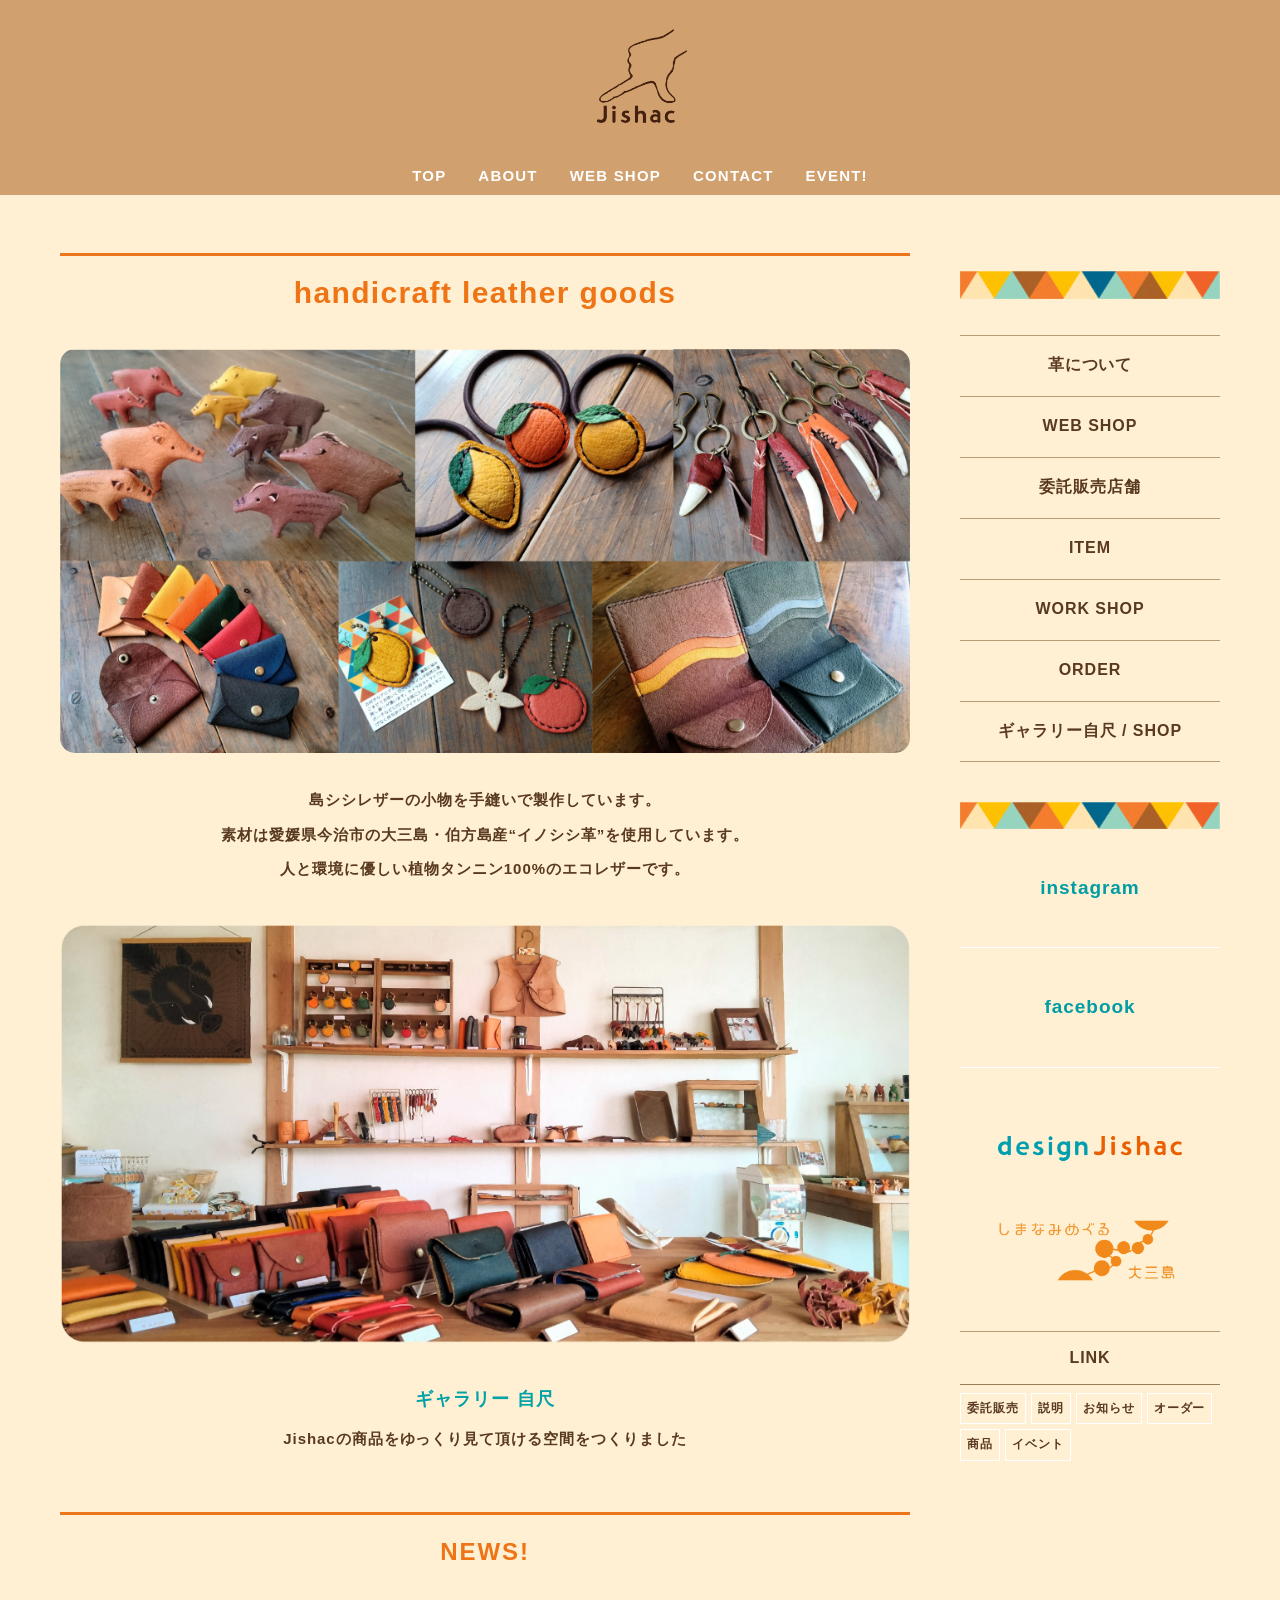
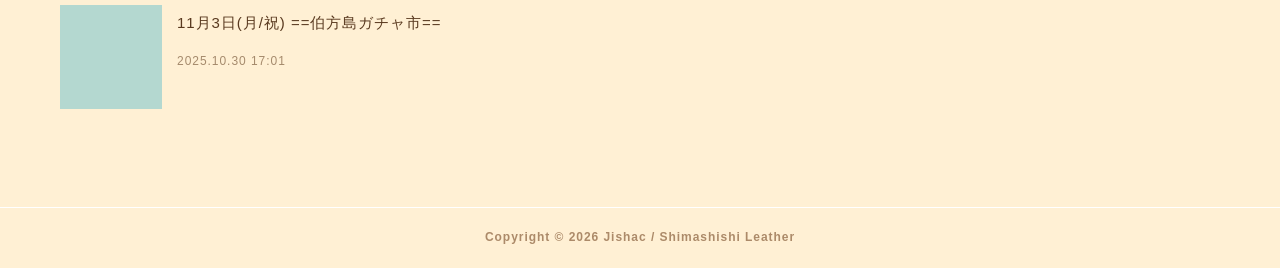
==== index.html @ 7ef3a92e "Add files via upload" ====
<!doctype html>
<html lang="ja">
<head>
  <meta charset="utf-8">
  <meta name="viewport" content="width=device-width, initial-scale=1">
  <title>Jishac | 島シシレザー</title>
  <meta name="description" content="大三島・伯方島産のイノシシ革を使った手仕事の革小物 Jishac">
  <link rel="icon" type="image/png" href="/images/favicon.png">
  <link rel="stylesheet" href="style.css">
</head>
<body>
  <header class="site-header">
    <a class="brand" href="./" aria-label="Jishac トップ">
      <img src="images/logo.png" alt="Jishac">
    </a>
    <nav class="top-nav" aria-label="メインメニュー">
      <a href="#top">TOP</a>
      <a href="about.html">ABOUT</a>
      <a href="https://jishac.stores.jp" target="_blank" rel="noopener noreferrer">WEB SHOP</a>
      <a href="contact.html">CONTACT</a>
      <a href="#news">EVENT!</a>
    </nav>
  </header>

  <div class="layout" id="top">
    <main>
      <section class="intro" id="about">
        <h1>handicraft leather goods</h1>
        <img class="hero-image" src="images/products.png" alt="Jishacの革小物いろいろ">
        <p class="description">
          島シシレザーの小物を手縫いで製作しています。<br>
          素材は愛媛県今治市の大三島・伯方島産“イノシシ革”を使用しています。<br>
          人と環境に優しい植物タンニン100%のエコレザーです。
        </p>
      </section>

      <section class="gallery" id="gallery">
        <img class="hero-image" src="images/gallery.png" alt="ギャラリー自尺の店内">
        <h2>ギャラリー 自尺</h2>
        <p>Jishacの商品をゆっくり見て頂ける空間をつくりました</p>
      </section>

      <section class="news" id="news">
        <h2>NEWS!</h2>
        <div class="news-item">
          <div class="news-thumb" aria-hidden="true"></div>
          <div>
            <p>11月3日(月/祝) ==伯方島ガチャ市==</p>
            <small>2025.10.30 17:01</small>
          </div>
        </div>
      </section>
    </main>

    <aside>
      <img class="pattern" src="images/pattern.png" alt="">
      <nav class="side-nav" aria-label="サイト内メニュー">
        <a href="leather.html">革について</a>
        <a href="https://jishac.stores.jp" target="_blank" rel="noopener noreferrer">WEB SHOP</a>
        <a href="shops.html">委託販売店舗</a>
        <a href="#shop">ITEM</a>
        <a href="contact.html">WORK SHOP</a>
        <a href="contact.html">ORDER</a>
        <a href="#gallery">ギャラリー自尺 / SHOP</a>
      </nav>

      <img class="pattern second" src="images/pattern.png" alt="">
      <div class="social">
        <a href="https://www.instagram.com/jishac_shimashishi_leather/">instagram</a>
        <span>facebook</span>
        <img class="sidebar-logo design-logo" src="images/designjishac.png" alt="design Jishac">
        <img class="sidebar-logo shimanami-logo" src="images/shimanami.png" alt="しまなみめぐる 大三島">
      </div>
      <div class="side-nav last">
        <span>LINK</span>
      </div>
      <div class="tags">
        <span>委託販売</span>
        <span>説明</span>
        <span>お知らせ</span>
        <span>オーダー</span>
        <span>商品</span>
        <span>イベント</span>
      </div>
    </aside>
  </div>

  <footer>Copyright © <span id="copyright-year">2026</span> Jishac / Shimashishi Leather</footer>
  <script>
    document.getElementById('copyright-year').textContent = new Date().getFullYear();
  </script>
</body>
</html>
---- style.css ----
*{box-sizing:border-box}html{scroll-behavior:smooth}body{margin:0;background:#fff0d4;color:#59391f;font-family:Arial,"Hiragino Kaku Gothic ProN","Yu Gothic",sans-serif;font-size:13px;font-weight:600}.site-header{background:#d0a06f;text-align:center;height:150px}.brand{display:block;padding-top:20px;height:114px}.brand img{height:76px;width:auto;max-width:140px;object-fit:contain}.top-nav{display:flex;justify-content:center;gap:32px;align-items:center;height:36px}.top-nav a{color:#fff;text-decoration:none;font-size:12px;font-weight:800}.layout{max-width:960px;margin:58px auto 80px;display:grid;grid-template-columns:minmax(0,620px) 220px;gap:45px}main{min-width:0}h1,h2{margin:0;text-align:center;color:#ef7415;font-size:20px;font-weight:800}.intro h1,.news h2{border-top:3px solid #ed761c;padding-top:14px}.intro h1{margin-bottom:32px}.hero-image{display:block;width:100%;height:auto;border-radius:15px}.description{text-align:center;line-height:2.5;margin:30px 0 32px;font-size:12px}.gallery{text-align:center}.gallery h2{font-size:14px;color:#00a1a7;margin:35px 0 10px}.gallery p{font-size:12px;margin:0}.news{margin-top:60px;min-height:280px}.news h2{padding-top:15px}.news-item{display:flex;align-items:flex-start;gap:15px;margin-top:32px;font-weight:500}.news-thumb{width:102px;height:104px;background:#b4d8d0;flex-shrink:0}.news-item p{margin:4px 0 10px}.news-item small{font-size:10px;color:#a58a6c}aside{padding-top:18px}.pattern{display:block;width:100%;height:20px;object-fit:cover;object-position:center}.side-nav{margin-top:50px;display:flex;flex-direction:column}.side-nav a,.side-nav span{border-top:1px solid #997c58;text-align:center;padding:18px 4px;margin-bottom:19px;text-decoration:none;color:#59391f;font-size:12px;font-weight:800}.side-nav a:last-child{border-bottom:1px solid #997c58}.pattern.second{margin-top:38px}.social{text-align:center;display:flex;flex-direction:column;gap:0}.social a,.social>span:not(.smallmark){color:#009da4;text-decoration:none;font-size:19px;font-weight:800;border-bottom:1px solid #fff;padding:42px 0}.social strong{font-size:24px;letter-spacing:3px;color:#e26d17;margin-top:40px}.social strong em{font-style:normal;color:#169fa7}.social .smallmark{color:#f68a17;margin-top:38px;font-size:12px}.side-nav.last{margin-top:50px}.side-nav.last span{border-bottom:1px solid #997c58}.tags{display:flex;flex-wrap:wrap;gap:5px}.tags span{border:1px solid #fff;padding:4px 6px;font-size:10px}footer{border-top:1px solid #fff;text-align:center;padding:19px 10px;color:#ac8a69;font-size:11px}@media(max-width:800px){.site-header{height:auto;padding-bottom:8px}.top-nav{flex-wrap:wrap;gap:12px 20px;height:auto;padding:8px 12px}.layout{margin:30px auto 55px;padding:0 18px;display:block;max-width:650px}.intro h1{font-size:19px}.description{font-size:11px;line-height:2.2}.news{min-height:190px}aside{margin-top:25px}.side-nav{margin-top:24px}.side-nav a{margin-bottom:0}.pattern.second{margin-top:30px}.social a,.social>span:not(.smallmark){padding:20px 0}.tags{justify-content:center}}
/* Ameba Ownd版に合わせたトップページ調整（2026-11） */
@media (min-width: 801px) {
  .site-header { height: 150px; }
  .brand { height: 114px; }
  .layout {
    width: calc(100% - 74px);
    max-width: 950px;
    grid-template-columns: minmax(0, 620px) 220px;
    justify-content: start;
    gap: 45px;
    margin-top: 58px;
    margin-bottom: 65px;
  }
  .pattern { height: 20px; }
  .news { min-height: 230px; }
}
.social .sidebar-logo { display: block; height: auto; object-fit: contain; margin-left: auto; margin-right: auto; }
.social .design-logo { width: 100%; margin-top: 34px; }
.social .shimanami-logo { width: 92%; margin-top: 25px; }
@media (max-width: 800px) {
  .social .design-logo { width: min(260px, 90%); margin-top: 28px; }
  .social .shimanami-logo { width: min(250px, 85%); margin-top: 24px; }
}


/* Jishac Ver.3: wider desktop layout, larger typography and full-width pattern */
body { font-size: 15px; }
.top-nav a { font-size: 14px; }
.description { font-size: 14px; line-height: 2.25; }
.gallery h2 { font-size: 16px; }
.gallery p { font-size: 14px; }
.side-nav a, .side-nav span { font-size: 14px; }
.news-item small { font-size: 12px; }
.tags span, footer { font-size: 12px; }
.pattern { width: 100%; height: auto; object-fit: fill; }
@media (min-width: 801px) {
  .site-header { height: 172px; }
  .brand { height: 136px; padding-top: 14px; }
  .brand img { height: 105px; max-width: 190px; }
  .layout {
    width: calc(100% - 64px);
    max-width: 1180px;
    grid-template-columns: minmax(0, 850px) 260px;
    gap: 50px;
    justify-content: center;
  }
  .pattern { height: auto; }
}
@media (min-width: 801px) and (max-width: 1224px) {
  .layout { grid-template-columns: minmax(0, 1fr) 260px; }
}
@media (max-width: 800px) {
  .brand { height: 128px; padding-top: 13px; }
  .brand img { height: 102px; max-width: 190px; }
  .description { font-size: 13px; }
}

/* ヘッダーロゴのサイズ調整 */
@media (min-width: 801px) {
  .site-header {
    height: 195px;
  }

  .brand {
    height: 155px;
    padding-top: 10px;
  }

  .brand img {
    height: 135px;
    max-width: 220px;
  }

  .top-nav {
    height: 40px;
  }
}

/* Jishac フォント・ホバー調整 */

/* 全体の文字サイズと字間 */
body {
  font-size: 16px;
  letter-spacing: 0.06em;
  line-height: 1.8;
}

/* ヘッダーメニュー */
.top-nav a {
  font-size: 15px;
  letter-spacing: 0.08em;
}

/* 見出し */
h1, h2 {
  font-size: 23px;
  letter-spacing: 0.06em;
}

/* 商品説明 */
.description {
  font-size: 15px;
  line-height: 2.3;
}

/* ギャラリー */
.gallery h2 {
  font-size: 18px;
}

.gallery p {
  font-size: 15px;
}

/* サイドメニュー */
.side-nav a,
.side-nav span {
  font-size: 15px;
  letter-spacing: 0.08em;
}

/* NEWS */
.news-item {
  font-size: 15px;
}

.news-item small {
  font-size: 12px;
}

/* LINKタグ */
.tags span {
  font-size: 12px;
}

/* ホバー時に少し薄くする */
.top-nav a,
.side-nav a,
.social a {
  transition: opacity 0.25s ease;
}

@media (hover: hover) {
  .top-nav a:hover,
  .side-nav a:hover,
  .social a:hover {
    opacity: 0.6;
  }
}

/* スマホ表示 */
@media (max-width: 800px) {
  body {
    font-size: 14px;
  }

  .top-nav a {
    font-size: 13px;
  }

  .description {
    font-size: 13px;
  }

  .side-nav a,
  .side-nav span {
    font-size: 14px;
  }
}

/* ==================================
   Jishac デザイン調整 Ver.5
   ================================== */

/* メイン見出しを大きく */
.intro h1 {
  font-size: 30px;
  font-weight: 800;
  letter-spacing: 0.045em;
  line-height: 1.5;
  margin-bottom: 34px;
}

/* NEWSなどの見出し */
.news h2 {
  font-size: 24px;
  font-weight: 700;
  letter-spacing: 0.08em;
}

/* サイドメニューの余白 */
.side-nav {
  margin-top: 38px;
}

.side-nav a,
.side-nav span {
  padding: 13px 6px;
  margin-bottom: 8px;
  font-size: 14px;
  font-weight: 500;
  letter-spacing: 0.07em;
}

/* サイドメニューの区切り線 */
.side-nav a,
.side-nav span {
  border-top: 1px solid #b99b73;
}

/* メニューの最後の線 */
.side-nav a:last-child {
  border-bottom: 1px solid #b99b73;
}

/* スマホ表示 */
@media (max-width: 800px) {
  .intro h1 {
    font-size: 24px;
  }

  .side-nav a,
  .side-nav span {
    margin-bottom: 0;
    padding: 15px 6px;
  }
}

/* サイドメニューの文字サイズ調整 */
.side-nav a,
.side-nav span {
  font-size: 16px;
  font-weight: 600;
  letter-spacing: 0.06em;
  line-height: 1.6;
}

/* スマホ表示 */
@media (max-width: 800px) {
  .side-nav a,
  .side-nav span {
    font-size: 15px;
  }
}

/* サイドメニューの余白を均等にする */
.side-nav:not(.last) {
  margin-top: 36px;
  gap: 0;
}

.side-nav:not(.last) a {
  display: flex;
  align-items: center;
  justify-content: center;

  min-height: 61px;
  padding: 8px 6px;
  margin: 0;

  font-size: 16px;
  font-weight: 600;
  line-height: 1.4;
  text-align: center;
  border-top: 1px solid #b99b73;
}

.side-nav:not(.last) a:last-child {
  border-bottom: 1px solid #b99b73;
}

/* 下の三角柄との間隔 */
.pattern.second {
  margin-top: 40px;
}
/* 取扱商品の○を大きくする */
.shop-card .shop-products .circle {
  font-size: 20px !important;
  font-weight: 400 !important;
  line-height: 1;
  vertical-align: -1px;
}
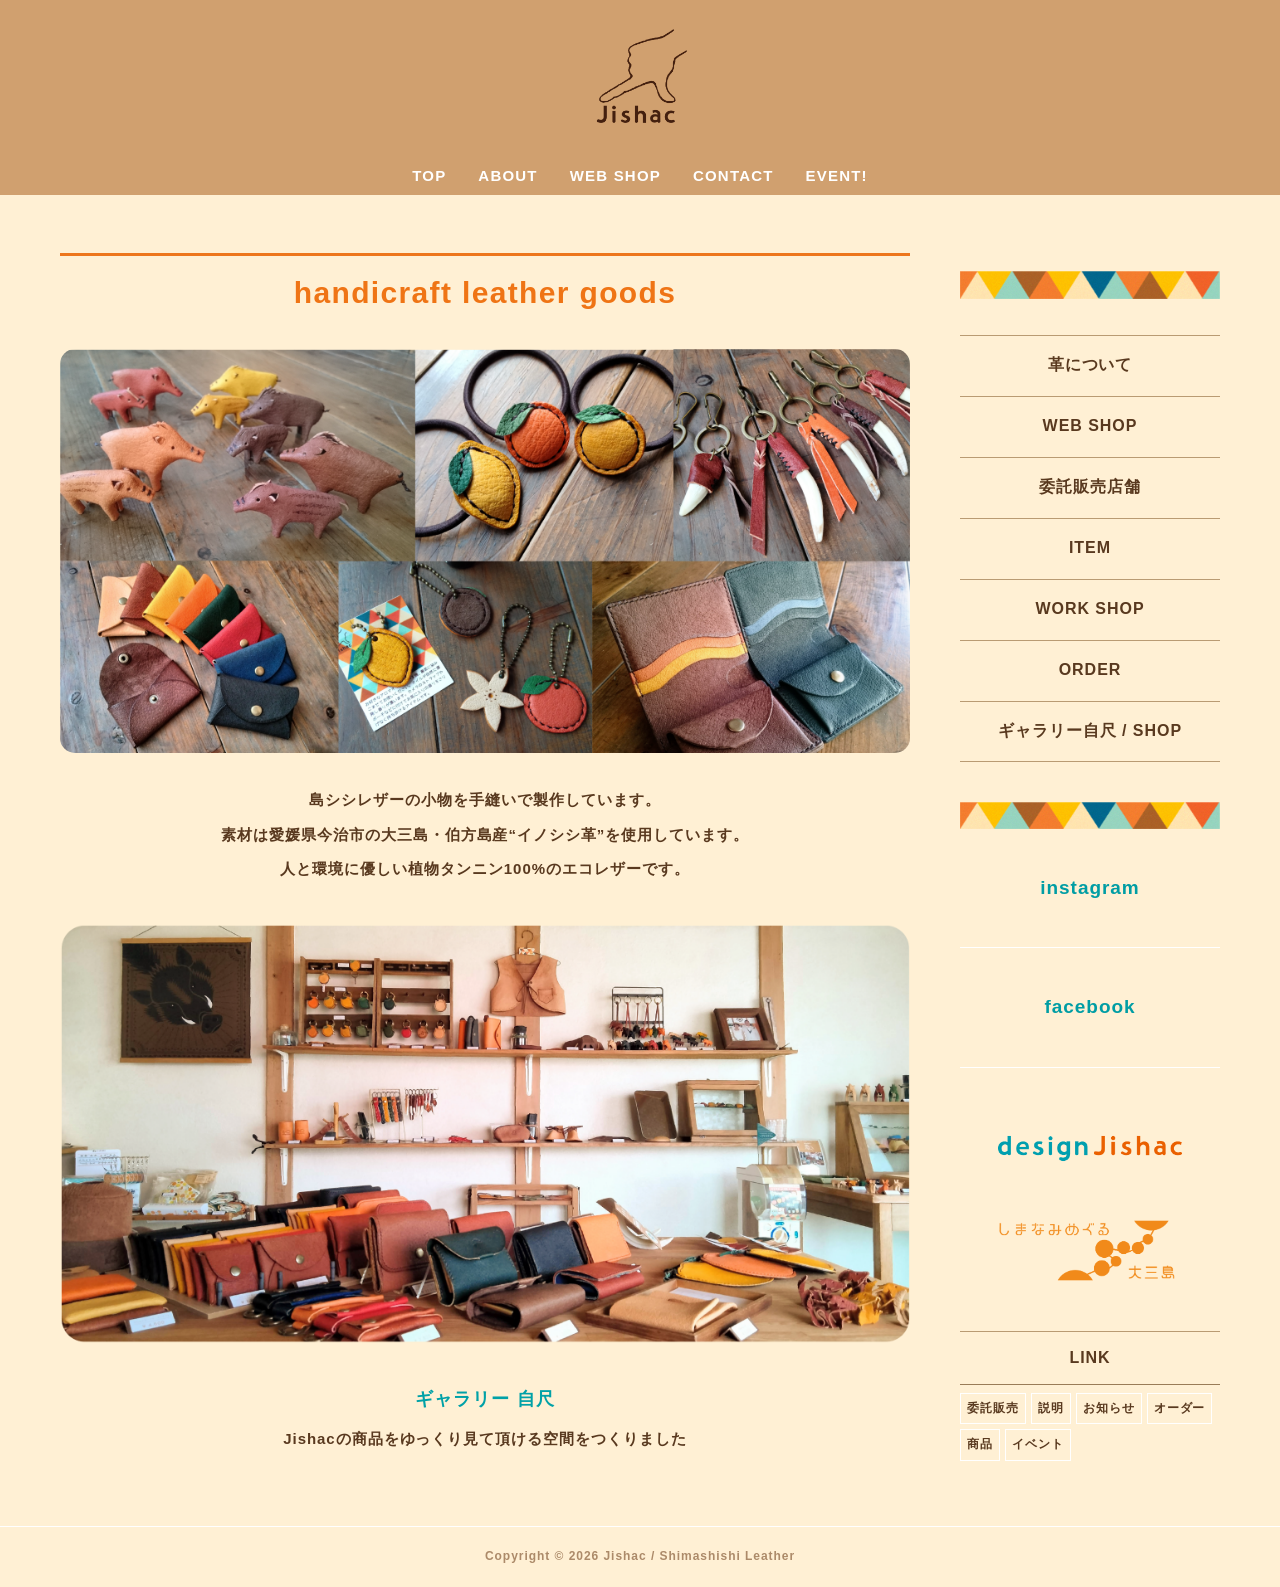
==== commit ef108c8e: "Update index.html" ====
--- a/index.html
+++ b/index.html
@@ -39,17 +39,6 @@
         <h2>ギャラリー 自尺</h2>
         <p>Jishacの商品をゆっくり見て頂ける空間をつくりました</p>
       </section>
-
-      <section class="news" id="news">
-        <h2>NEWS!</h2>
-        <div class="news-item">
-          <div class="news-thumb" aria-hidden="true"></div>
-          <div>
-            <p>11月3日(月/祝) ==伯方島ガチャ市==</p>
-            <small>2025.10.30 17:01</small>
-          </div>
-        </div>
-      </section>
     </main>
 
     <aside>
@@ -58,8 +47,8 @@
         <a href="leather.html">革について</a>
         <a href="https://jishac.stores.jp" target="_blank" rel="noopener noreferrer">WEB SHOP</a>
         <a href="shops.html">委託販売店舗</a>
-        <a href="#shop">ITEM</a>
-        <a href="contact.html">WORK SHOP</a>
+        <a href="item.html">ITEM</a>
+        <a href="workshop.html">WORK SHOP</a>
         <a href="contact.html">ORDER</a>
         <a href="#gallery">ギャラリー自尺 / SHOP</a>
       </nav>
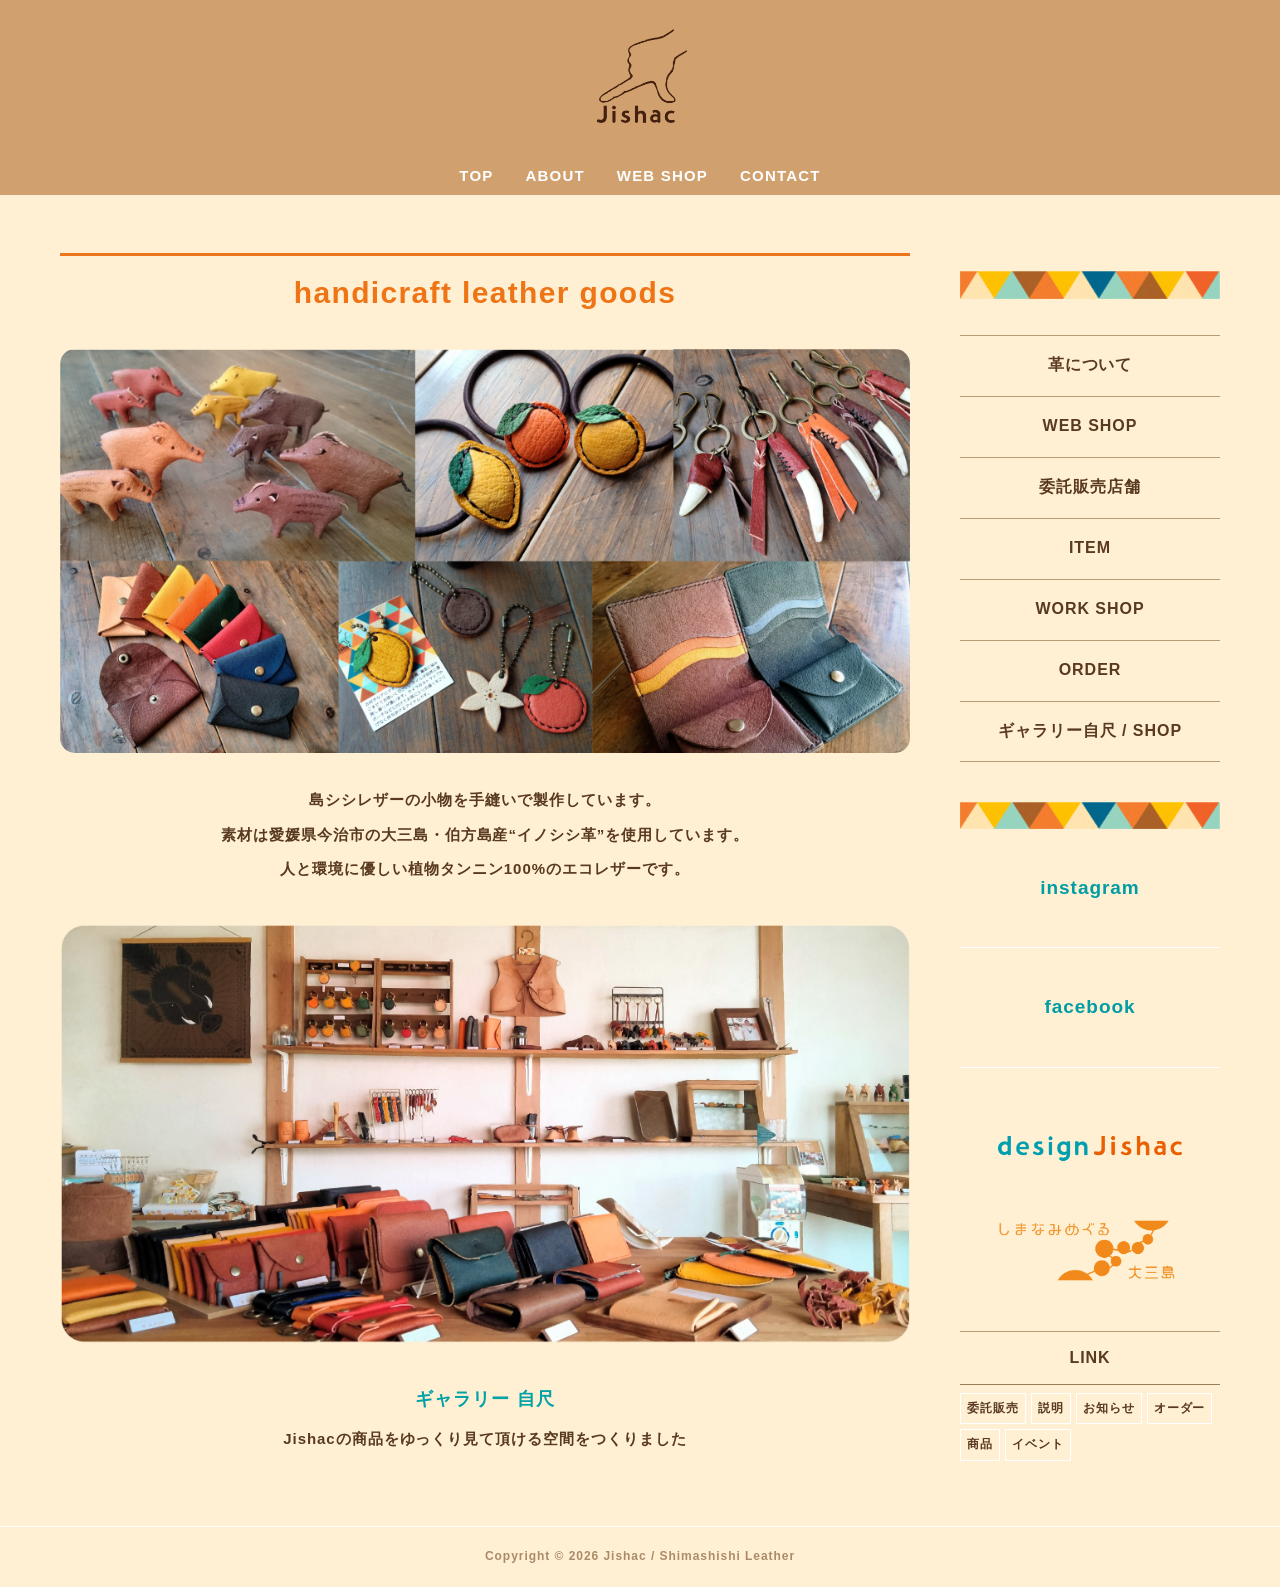
==== commit 0d54ea29: "Update index.html" ====
--- a/index.html
+++ b/index.html
@@ -18,7 +18,6 @@
       <a href="about.html">ABOUT</a>
       <a href="https://jishac.stores.jp" target="_blank" rel="noopener noreferrer">WEB SHOP</a>
       <a href="contact.html">CONTACT</a>
-      <a href="#news">EVENT!</a>
     </nav>
   </header>
 
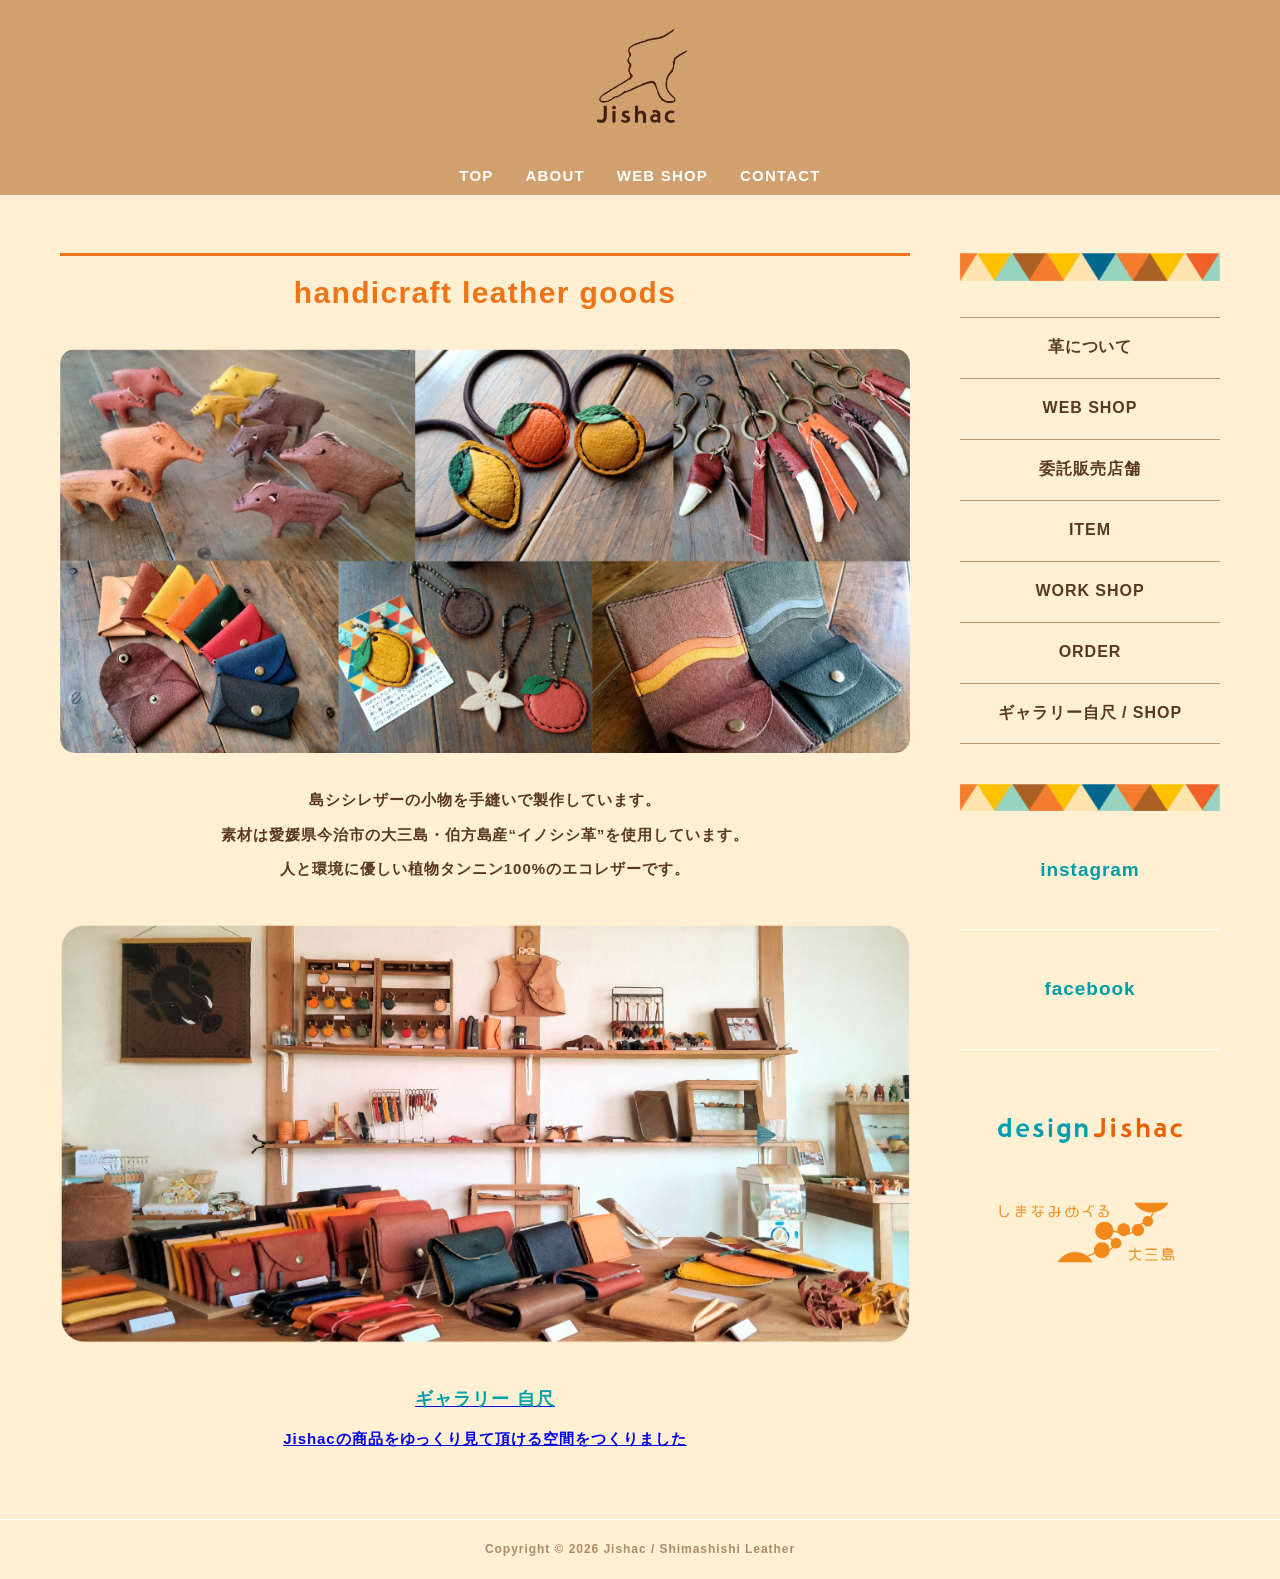
==== commit b68cd5ee: "Refactor gallery section with link and improved structure" ====
--- a/index.html
+++ b/index.html
@@ -9,17 +9,7 @@
   <link rel="stylesheet" href="style.css">
 </head>
 <body>
-  <header class="site-header">
-    <a class="brand" href="./" aria-label="Jishac トップ">
-      <img src="images/logo.png" alt="Jishac">
-    </a>
-    <nav class="top-nav" aria-label="メインメニュー">
-      <a href="#top">TOP</a>
-      <a href="about.html">ABOUT</a>
-      <a href="https://jishac.stores.jp" target="_blank" rel="noopener noreferrer">WEB SHOP</a>
-      <a href="contact.html">CONTACT</a>
-    </nav>
-  </header>
+  <div id="site-header-slot"></div>
 
   <div class="layout" id="top">
     <main>
@@ -33,49 +23,25 @@
         </p>
       </section>
 
-      <section class="gallery" id="gallery">
-        <img class="hero-image" src="images/gallery.png" alt="ギャラリー自尺の店内">
-        <h2>ギャラリー 自尺</h2>
-        <p>Jishacの商品をゆっくり見て頂ける空間をつくりました</p>
-      </section>
+    <section class="gallery" id="gallery">
+  <a href="gallery.html" class="gallery-link">
+    <img class="hero-image"
+         src="images/gallery.png"
+         alt="ギャラリー自尺の店内">
+
+    <h2>ギャラリー 自尺</h2>
+
+    <p>
+      Jishacの商品をゆっくり見て頂ける空間をつくりました
+    </p>
+  </a>
+</section>
     </main>
 
-    <aside>
-      <img class="pattern" src="images/pattern.png" alt="">
-      <nav class="side-nav" aria-label="サイト内メニュー">
-        <a href="leather.html">革について</a>
-        <a href="https://jishac.stores.jp" target="_blank" rel="noopener noreferrer">WEB SHOP</a>
-        <a href="shops.html">委託販売店舗</a>
-        <a href="item.html">ITEM</a>
-        <a href="workshop.html">WORK SHOP</a>
-        <a href="contact.html">ORDER</a>
-        <a href="#gallery">ギャラリー自尺 / SHOP</a>
-      </nav>
-
-      <img class="pattern second" src="images/pattern.png" alt="">
-      <div class="social">
-        <a href="https://www.instagram.com/jishac_shimashishi_leather/">instagram</a>
-        <span>facebook</span>
-        <img class="sidebar-logo design-logo" src="images/designjishac.png" alt="design Jishac">
-        <img class="sidebar-logo shimanami-logo" src="images/shimanami.png" alt="しまなみめぐる 大三島">
-      </div>
-      <div class="side-nav last">
-        <span>LINK</span>
-      </div>
-      <div class="tags">
-        <span>委託販売</span>
-        <span>説明</span>
-        <span>お知らせ</span>
-        <span>オーダー</span>
-        <span>商品</span>
-        <span>イベント</span>
-      </div>
-    </aside>
+    <div id="site-sidebar-slot"></div>
   </div>
 
-  <footer>Copyright © <span id="copyright-year">2026</span> Jishac / Shimashishi Leather</footer>
-  <script>
-    document.getElementById('copyright-year').textContent = new Date().getFullYear();
-  </script>
+  <div id="site-footer-slot"></div>
+  <script src="site-components.js" defer></script>
 </body>
 </html>
--- a/style.css
+++ b/style.css
@@ -281,3 +281,27 @@
   line-height: 1;
   vertical-align: -1px;
 }
+
+/* TOPページ・革についてなどの本文の行間 */
+main p {
+  line-height: 1.9;
+}
+
+/* スマートフォン表示 */
+@media (max-width: 800px) {
+  main p {
+    line-height: 1.8;
+  }
+}
+/* サイドメニューの上端を本文のラインに揃える */
+@media (min-width: 801px) {
+  aside {
+    padding-top: 0;
+  }
+}
+/* サイドバーのロゴ画像リンク */
+.social a:has(.sidebar-logo) {
+  border-bottom: none;
+  padding: 0;
+  display: block;
+}
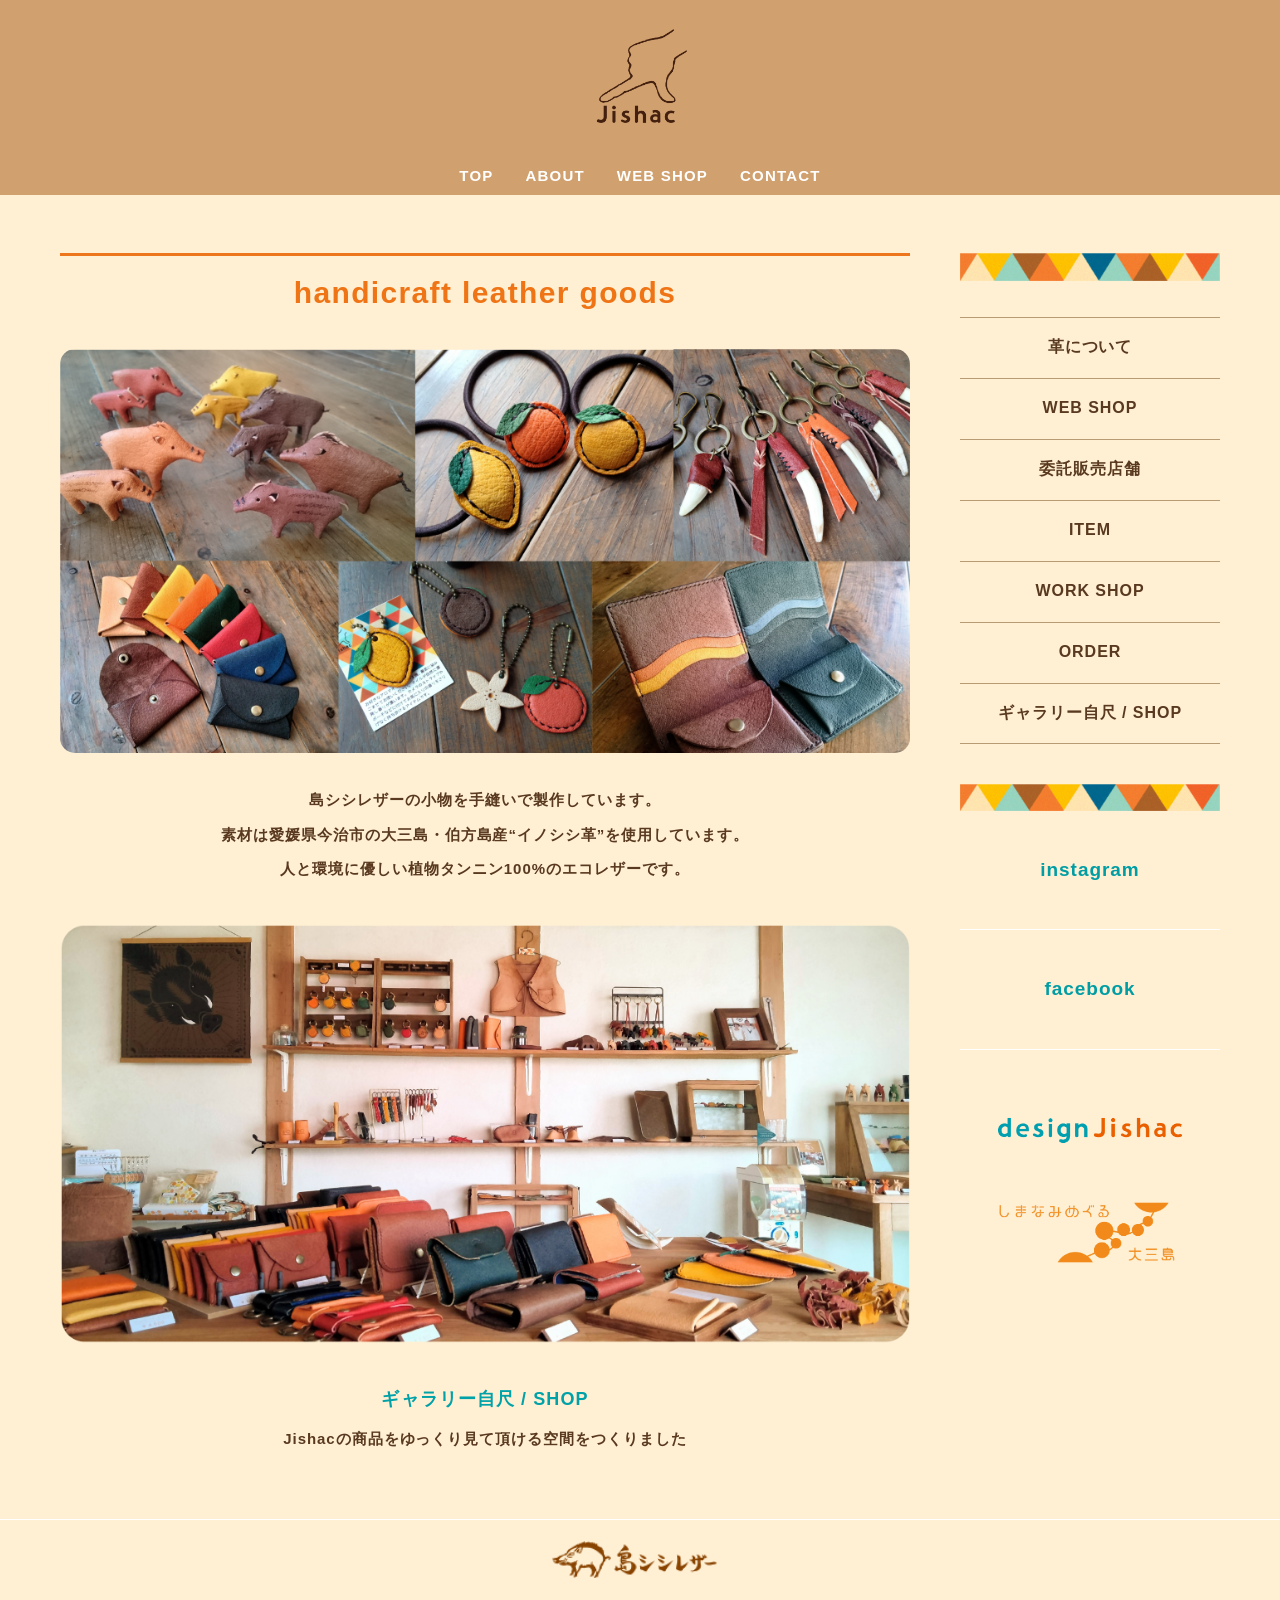
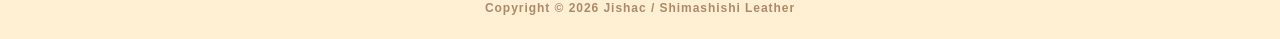
==== commit ad1d1105: "Update index.html" ====
--- a/index.html
+++ b/index.html
@@ -29,7 +29,7 @@
          src="images/gallery.png"
          alt="ギャラリー自尺の店内">
 
-    <h2>ギャラリー 自尺</h2>
+    <h2>ギャラリー自尺 / SHOP</h2>
 
     <p>
       Jishacの商品をゆっくり見て頂ける空間をつくりました
--- a/style.css
+++ b/style.css
@@ -22,7 +22,6 @@
   .social .design-logo { width: min(260px, 90%); margin-top: 28px; }
   .social .shimanami-logo { width: min(250px, 85%); margin-top: 24px; }
 }
-
 
 /* Jishac Ver.3: wider desktop layout, larger typography and full-width pattern */
 body { font-size: 15px; }
@@ -58,250 +57,133 @@
 
 /* ヘッダーロゴのサイズ調整 */
 @media (min-width: 801px) {
-  .site-header {
-    height: 195px;
-  }
-
-  .brand {
-    height: 155px;
-    padding-top: 10px;
-  }
-
-  .brand img {
-    height: 135px;
-    max-width: 220px;
-  }
-
-  .top-nav {
-    height: 40px;
-  }
+  .site-header { height: 195px; }
+  .brand { height: 155px; padding-top: 10px; }
+  .brand img { height: 135px; max-width: 220px; }
+  .top-nav { height: 40px; }
 }
 
 /* Jishac フォント・ホバー調整 */
-
-/* 全体の文字サイズと字間 */
-body {
-  font-size: 16px;
-  letter-spacing: 0.06em;
-  line-height: 1.8;
+body { font-size: 16px; letter-spacing: 0.06em; line-height: 1.8; }
+.top-nav a { font-size: 15px; letter-spacing: 0.08em; }
+h1, h2 { font-size: 23px; letter-spacing: 0.06em; }
+.description { font-size: 15px; line-height: 2.3; }
+.gallery h2 { font-size: 18px; }
+.gallery p { font-size: 15px; }
+.side-nav a, .side-nav span { font-size: 15px; letter-spacing: 0.08em; }
+.news-item { font-size: 15px; }
+.news-item small { font-size: 12px; }
+.tags span { font-size: 12px; }
+.top-nav a, .side-nav a, .social a { transition: opacity 0.25s ease; }
+@media (hover: hover) {
+  .top-nav a:hover, .side-nav a:hover, .social a:hover { opacity: 0.6; }
+}
+@media (max-width: 800px) {
+  body { font-size: 14px; }
+  .top-nav a { font-size: 13px; }
+  .description { font-size: 13px; }
+  .side-nav a, .side-nav span { font-size: 14px; }
 }
 
-/* ヘッダーメニュー */
-.top-nav a {
-  font-size: 15px;
-  letter-spacing: 0.08em;
+/* Jishac デザイン調整 Ver.5 */
+.intro h1 { font-size: 30px; font-weight: 800; letter-spacing: 0.045em; line-height: 1.5; margin-bottom: 34px; }
+.news h2 { font-size: 24px; font-weight: 700; letter-spacing: 0.08em; }
+.side-nav { margin-top: 38px; }
+.side-nav a, .side-nav span { padding: 13px 6px; margin-bottom: 8px; font-size: 14px; font-weight: 500; letter-spacing: 0.07em; }
+.side-nav a, .side-nav span { border-top: 1px solid #b99b73; }
+.side-nav a:last-child { border-bottom: 1px solid #b99b73; }
+@media (max-width: 800px) {
+  .intro h1 { font-size: 24px; }
+  .side-nav a, .side-nav span { margin-bottom: 0; padding: 15px 6px; }
+}
+.side-nav a, .side-nav span { font-size: 16px; font-weight: 600; letter-spacing: 0.06em; line-height: 1.6; }
+@media (max-width: 800px) { .side-nav a, .side-nav span { font-size: 15px; } }
+.side-nav:not(.last) { margin-top: 36px; gap: 0; }
+.side-nav:not(.last) a {
+  display: flex; align-items: center; justify-content: center;
+  min-height: 61px; padding: 8px 6px; margin: 0;
+  font-size: 16px; font-weight: 600; line-height: 1.4;
+  text-align: center; border-top: 1px solid #b99b73;
+}
+.side-nav:not(.last) a:last-child { border-bottom: 1px solid #b99b73; }
+.pattern.second { margin-top: 40px; }
+.shop-card .shop-products .circle { font-size: 20px !important; font-weight: 400 !important; line-height: 1; vertical-align: -1px; }
+main p { line-height: 1.9; }
+@media (max-width: 800px) { main p { line-height: 1.8; } }
+@media (min-width: 801px) { aside { padding-top: 0; } }
+.social a:has(.sidebar-logo) { border-bottom: none; padding: 0; display: block; }
+.gallery-link { display: block; color: inherit; text-decoration: none; }
+.gallery-link h2 { color: #00a1a7; }
+.gallery-link:hover { opacity: 0.8; transition: opacity 0.25s ease; }
+
+/* フッターの島シシレザーロゴ */
+.footer-leather-logo { display: block; width: 180px; max-width: 70%; height: auto; margin: 0 auto 18px; }
+
+/* サイドメニュー「革について」：文字とロゴを同じ場所で切り替える */
+.side-nav:not(.last) a.leather-menu-link {
+  position: relative;
+  overflow: hidden;
+}
+.leather-menu-text { display: block; transition: opacity 0.25s ease; }
+.leather-hover-logo {
+  display: block;
+  position: absolute;
+  left: 50%;
+  top: 50%;
+  transform: translate(-50%, -50%);
+  width: 160px;
+  max-width: 85%;
+  height: auto;
+  opacity: 0;
+  visibility: hidden;
+  pointer-events: none;
+  transition: opacity 0.25s ease, visibility 0.25s ease;
+}
+@media (hover: hover) {
+  /* メニューリンク自体は薄くせず、文字と画像だけを切り替える */
+  .side-nav a.leather-menu-link:hover { opacity: 1; }
+  .leather-menu-link:hover .leather-menu-text { opacity: 0; }
+  .leather-menu-link:hover .leather-hover-logo { opacity: 1; visibility: visible; }
+}
+@media (hover: none) {
+  .leather-hover-logo { display: none; }
+}
+/* 革について：余分な線と余白を修正 */
+.side-nav .leather-menu-link .leather-menu-text {
+  border: none;
+  padding: 0;
+  margin: 0;
+  font-size: inherit;
+  font-weight: inherit;
+  line-height: inherit;
+  letter-spacing: inherit;
 }
 
-/* 見出し */
-h1, h2 {
-  font-size: 23px;
-  letter-spacing: 0.06em;
+/* メニューの高さを調整 */
+.side-nav:not(.last) a.leather-menu-link {
+  min-height: 48px;
+  padding: 6px;
 }
 
-/* 商品説明 */
-.description {
-  font-size: 15px;
-  line-height: 2.3;
+/* ロゴと文字を同じ位置に */
+.leather-menu-link {
+  position: relative;
 }
 
-/* ギャラリー */
-.gallery h2 {
-  font-size: 18px;
+.leather-hover-logo {
+  position: absolute;
+  width: 160px;
+  max-width: 85%;
+  height: auto;
+  left: 50%;
+  top: 50%;
+  bottom: auto;
+  transform: translate(-50%, -50%);
+  background: transparent;
+  padding: 0;
 }
-
-.gallery p {
-  font-size: 15px;
-}
-
-/* サイドメニュー */
-.side-nav a,
-.side-nav span {
-  font-size: 15px;
-  letter-spacing: 0.08em;
-}
-
-/* NEWS */
-.news-item {
-  font-size: 15px;
-}
-
-.news-item small {
-  font-size: 12px;
-}
-
-/* LINKタグ */
-.tags span {
-  font-size: 12px;
-}
-
-/* ホバー時に少し薄くする */
-.top-nav a,
-.side-nav a,
-.social a {
-  transition: opacity 0.25s ease;
-}
-
-@media (hover: hover) {
-  .top-nav a:hover,
-  .side-nav a:hover,
-  .social a:hover {
-    opacity: 0.6;
-  }
-}
-
-/* スマホ表示 */
-@media (max-width: 800px) {
-  body {
-    font-size: 14px;
-  }
-
-  .top-nav a {
-    font-size: 13px;
-  }
-
-  .description {
-    font-size: 13px;
-  }
-
-  .side-nav a,
-  .side-nav span {
-    font-size: 14px;
-  }
-}
-
-/* ==================================
-   Jishac デザイン調整 Ver.5
-   ================================== */
-
-/* メイン見出しを大きく */
-.intro h1 {
-  font-size: 30px;
-  font-weight: 800;
-  letter-spacing: 0.045em;
-  line-height: 1.5;
-  margin-bottom: 34px;
-}
-
-/* NEWSなどの見出し */
-.news h2 {
-  font-size: 24px;
-  font-weight: 700;
-  letter-spacing: 0.08em;
-}
-
-/* サイドメニューの余白 */
-.side-nav {
-  margin-top: 38px;
-}
-
-.side-nav a,
-.side-nav span {
-  padding: 13px 6px;
-  margin-bottom: 8px;
-  font-size: 14px;
-  font-weight: 500;
-  letter-spacing: 0.07em;
-}
-
-/* サイドメニューの区切り線 */
-.side-nav a,
-.side-nav span {
-  border-top: 1px solid #b99b73;
-}
-
-/* メニューの最後の線 */
-.side-nav a:last-child {
-  border-bottom: 1px solid #b99b73;
-}
-
-/* スマホ表示 */
-@media (max-width: 800px) {
-  .intro h1 {
-    font-size: 24px;
-  }
-
-  .side-nav a,
-  .side-nav span {
-    margin-bottom: 0;
-    padding: 15px 6px;
-  }
-}
-
-/* サイドメニューの文字サイズ調整 */
-.side-nav a,
-.side-nav span {
-  font-size: 16px;
-  font-weight: 600;
-  letter-spacing: 0.06em;
-  line-height: 1.6;
-}
-
-/* スマホ表示 */
-@media (max-width: 800px) {
-  .side-nav a,
-  .side-nav span {
-    font-size: 15px;
-  }
-}
-
-/* サイドメニューの余白を均等にする */
-.side-nav:not(.last) {
-  margin-top: 36px;
-  gap: 0;
-}
-
-.side-nav:not(.last) a {
-  display: flex;
-  align-items: center;
-  justify-content: center;
-
+/* 革についての高さを他のメニューと揃える */
+.side-nav:not(.last) a.leather-menu-link {
   min-height: 61px;
   padding: 8px 6px;
-  margin: 0;
-
-  font-size: 16px;
-  font-weight: 600;
-  line-height: 1.4;
-  text-align: center;
-  border-top: 1px solid #b99b73;
 }
-
-.side-nav:not(.last) a:last-child {
-  border-bottom: 1px solid #b99b73;
-}
-
-/* 下の三角柄との間隔 */
-.pattern.second {
-  margin-top: 40px;
-}
-/* 取扱商品の○を大きくする */
-.shop-card .shop-products .circle {
-  font-size: 20px !important;
-  font-weight: 400 !important;
-  line-height: 1;
-  vertical-align: -1px;
-}
-
-/* TOPページ・革についてなどの本文の行間 */
-main p {
-  line-height: 1.9;
-}
-
-/* スマートフォン表示 */
-@media (max-width: 800px) {
-  main p {
-    line-height: 1.8;
-  }
-}
-/* サイドメニューの上端を本文のラインに揃える */
-@media (min-width: 801px) {
-  aside {
-    padding-top: 0;
-  }
-}
-/* サイドバーのロゴ画像リンク */
-.social a:has(.sidebar-logo) {
-  border-bottom: none;
-  padding: 0;
-  display: block;
-}
